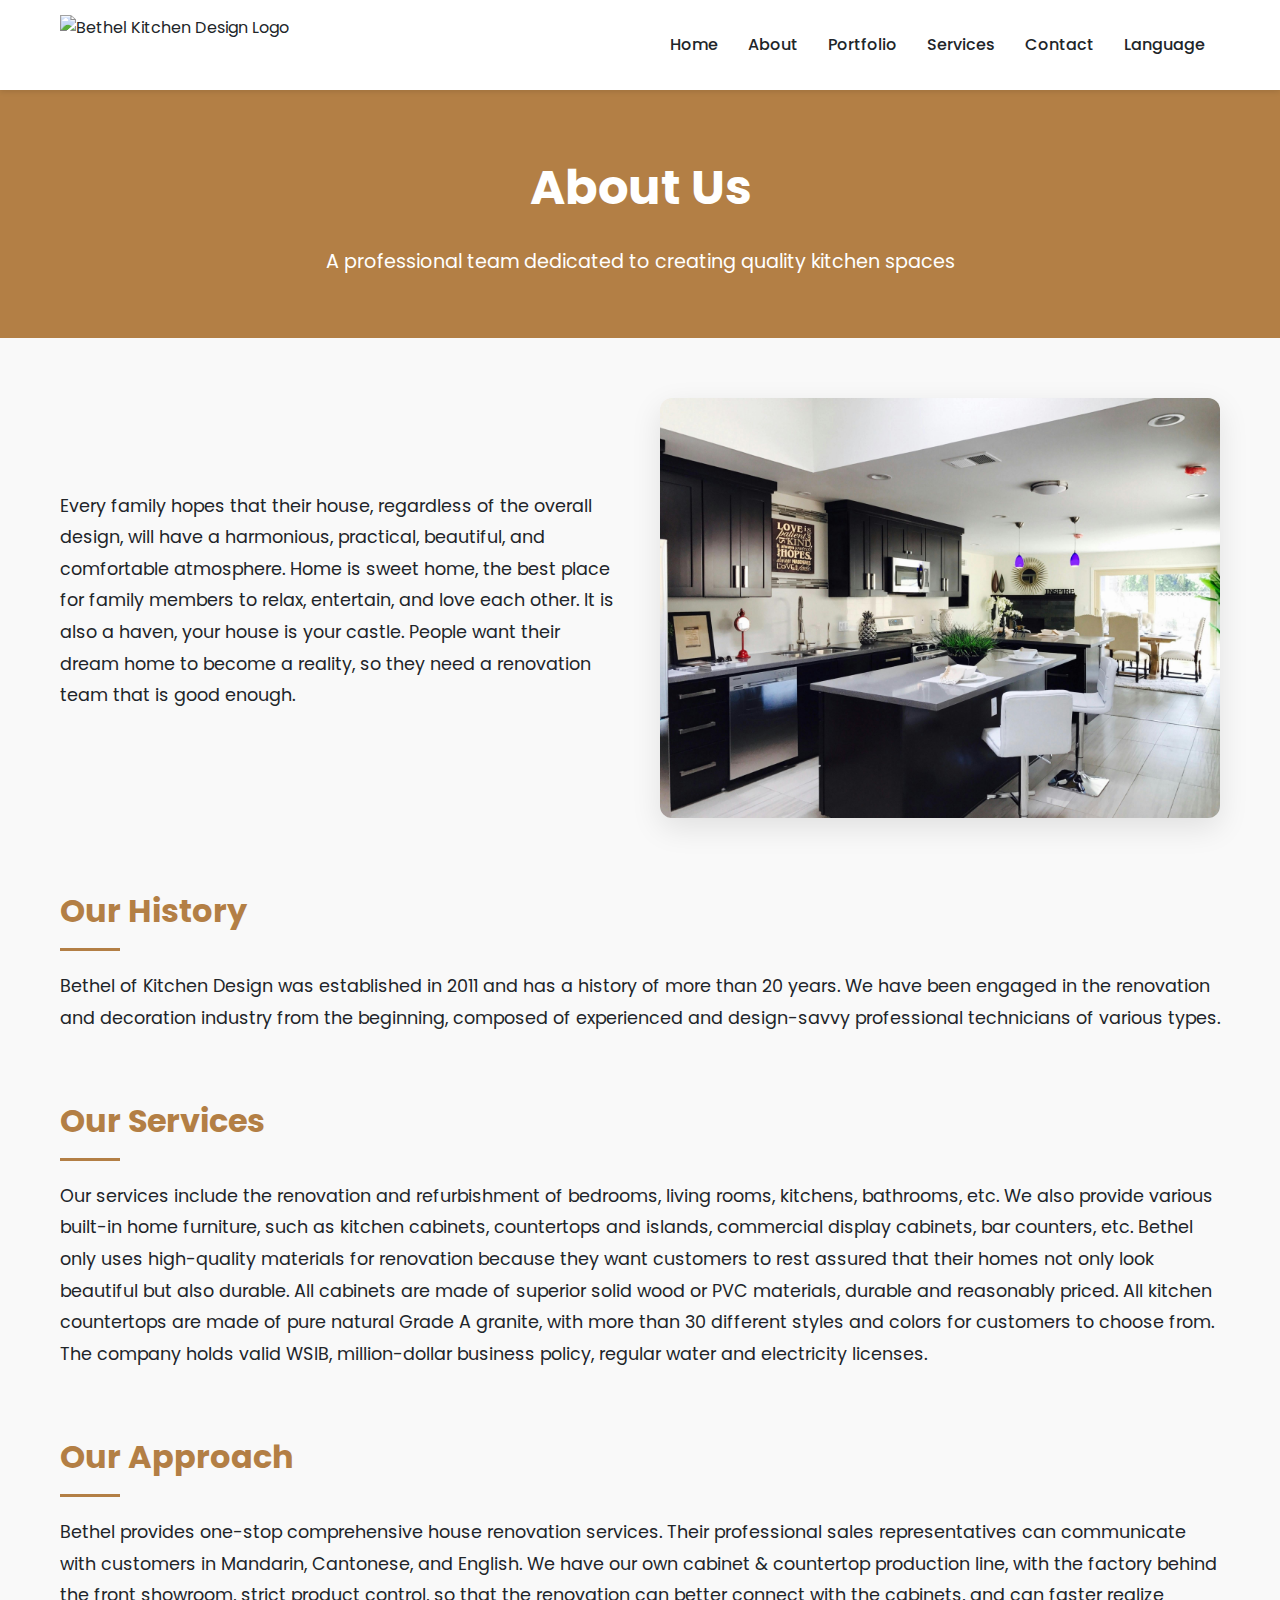
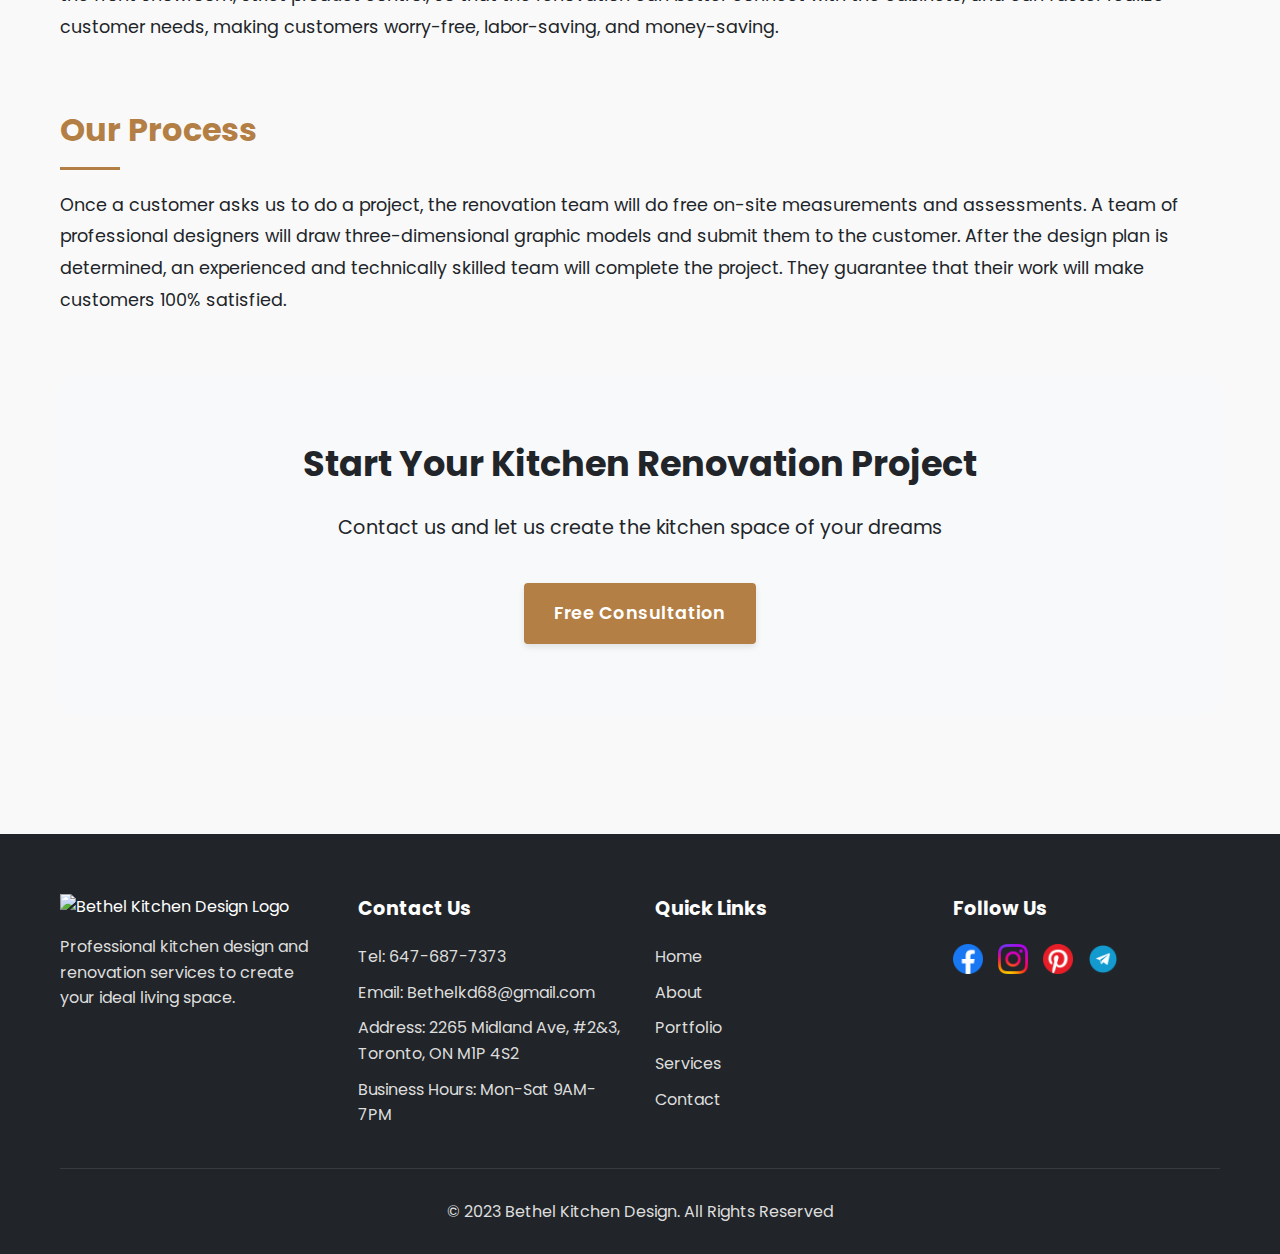
==== about.html @ c88ac437 "logo" ====
<!DOCTYPE html>
<html lang="en">
<head>
    <meta charset="UTF-8">
    <meta name="viewport" content="width=device-width, initial-scale=1.0">
    <title>About Us - Bethel Kitchen Design</title>
    <link rel="stylesheet" href="styles.css">
    <link rel="preconnect" href="https://fonts.googleapis.com">
    <link rel="preconnect" href="https://fonts.gstatic.com" crossorigin>
    <link href="https://fonts.googleapis.com/css2?family=Poppins:wght@300;400;500;600;700&display=swap" rel="stylesheet">
</head>
<body>
    <header>
        <div class="container">
            <div class="logo">
                <img src="images/logo/logo.png" alt="Bethel Kitchen Design Logo">
            </div>
            <nav>
                <ul>
                    <li><a href="index.html" data-lang="zh">首页</a><a href="index.html" data-lang="en">Home</a></li>
                    <li><a href="about.html" data-lang="zh">关于我们</a><a href="about.html" data-lang="en">About</a></li>
                    <li><a href="#" data-lang="zh">项目展示</a><a href="#" data-lang="en">Portfolio</a></li>
                    <li><a href="#" data-lang="zh">服务内容</a><a href="#" data-lang="en">Services</a></li>
                    <li><a href="contact.html" data-lang="zh">联系我们</a><a href="contact.html" data-lang="en">Contact</a></li>
                    <li class="dropdown">
                        <a href="#" data-lang="zh">语言</a>
                        <a href="#" data-lang="en">Language</a>
                        <div class="dropdown-content">
                            <a href="#" onclick="switchToLanguage('zh-CN')">中文</a>
                            <a href="#" onclick="switchToLanguage('en')">English</a>
                        </div>
                    </li>
                </ul>
            </nav>
        </div>
    </header>

    <section class="about-header">
        <div class="container">
            <h1 data-lang="zh">关于我们</h1>
            <h1 data-lang="en">About Us</h1>
            <p data-lang="zh">专注于打造优质厨房空间的专业团队</p>
            <p data-lang="en">A professional team dedicated to creating quality kitchen spaces</p>
        </div>
    </section>

    <section class="about-content">
        <div class="container">
            <div class="about-intro">
                <div class="about-text">
                    <p data-lang="zh">每个家庭都希望自己的房子，无论综合设计如何，都能拥有和谐、实用、美观、舒适的氛围。家是甜蜜的家，是家人放松、娱乐和相亲相爱的最佳场所。它也是一个避风港，你的房子就是你的城堡。人们希望自己的梦想家园成为现实，因此，他们需要一个足够优秀的装修团队。</p>
                    <p data-lang="en">Every family hopes that their house, regardless of the overall design, will have a harmonious, practical, beautiful, and comfortable atmosphere. Home is sweet home, the best place for family members to relax, entertain, and love each other. It is also a haven, your house is your castle. People want their dream home to become a reality, so they need a renovation team that is good enough.</p>
                </div>
                <div class="about-image">
                    <img src="images/portfolio/modern-kitchen.jpg" alt="Bethel Kitchen Design Team">
                </div>
            </div>

            <div class="about-history">
                <h2 data-lang="zh">我们的历史</h2>
                <h2 data-lang="en">Our History</h2>
                <p data-lang="zh">Bethel of Kitchen Design 成立于 2011 年，至今已有 20 多年的历史。我们从一开始就从事改造和装修行业，由经验丰富、精于设计的各类专业技术人员组成。</p>
                <p data-lang="en">Bethel of Kitchen Design was established in 2011 and has a history of more than 20 years. We have been engaged in the renovation and decoration industry from the beginning, composed of experienced and design-savvy professional technicians of various types.</p>
            </div>

            <div class="about-services">
                <h2 data-lang="zh">我们的服务</h2>
                <h2 data-lang="en">Our Services</h2>
                <p data-lang="zh">我们的服务包括卧室、客厅、厨房、浴室等的改造和翻新。我们还提供各种嵌入式家庭家具，如厨房橱柜、台面和岛、商业展示柜、酒吧柜台等。Bethel 只使用高质量的材料进行装修，因为他们希望客户能够放心，他们的家不仅看起来漂亮，而且还能经久耐用。所有的橱柜都由上等的实木或 PVC 材料制成，经久耐用，价格合理。所有厨房台面均由纯天然 A 级花岗岩制成，有 30 多种不同的款式和颜色供客户选择。公司持有有效的 WSIB、百万商业保单、正规水、电执照。</p>
                <p data-lang="en">Our services include the renovation and refurbishment of bedrooms, living rooms, kitchens, bathrooms, etc. We also provide various built-in home furniture, such as kitchen cabinets, countertops and islands, commercial display cabinets, bar counters, etc. Bethel only uses high-quality materials for renovation because they want customers to rest assured that their homes not only look beautiful but also durable. All cabinets are made of superior solid wood or PVC materials, durable and reasonably priced. All kitchen countertops are made of pure natural Grade A granite, with more than 30 different styles and colors for customers to choose from. The company holds valid WSIB, million-dollar business policy, regular water and electricity licenses.</p>
            </div>

            <div class="about-approach">
                <h2 data-lang="zh">我们的方法</h2>
                <h2 data-lang="en">Our Approach</h2>
                <p data-lang="zh">贝瑟尔提供一站式的房屋改造全方位服务。他们的专业销售代表可以用普通话、粤语和英语与客户交流。我们拥有自己的橱柜&台面生产线，前面的展厅后面就是工厂，严格的产品控制，使装修能与橱柜更好地衔接，并能更快地实现客户的需求，让客户省心、省力、省钱。</p>
                <p data-lang="en">Bethel provides one-stop comprehensive house renovation services. Their professional sales representatives can communicate with customers in Mandarin, Cantonese, and English. We have our own cabinet & countertop production line, with the factory behind the front showroom, strict product control, so that the renovation can better connect with the cabinets, and can faster realize customer needs, making customers worry-free, labor-saving, and money-saving.</p>
            </div>

            <div class="about-process">
                <h2 data-lang="zh">我们的流程</h2>
                <h2 data-lang="en">Our Process</h2>
                <p data-lang="zh">一旦客户请我们做项目，装修团队会在现场免费做测量和评估。专业设计师团队会绘制三维图形模型，提交给客户。确定设计方案后，经验丰富、技术娴熟的团队将完成项目。他们保证自己的工作能让客户 100% 满意。</p>
                <p data-lang="en">Once a customer asks us to do a project, the renovation team will do free on-site measurements and assessments. A team of professional designers will draw three-dimensional graphic models and submit them to the customer. After the design plan is determined, an experienced and technically skilled team will complete the project. They guarantee that their work will make customers 100% satisfied.</p>
            </div>

            <div class="about-cta">
                <h2 data-lang="zh">开始您的厨房改造项目</h2>
                <h2 data-lang="en">Start Your Kitchen Renovation Project</h2>
                <p data-lang="zh">联系我们，让我们为您打造梦想中的厨房空间</p>
                <p data-lang="en">Contact us and let us create the kitchen space of your dreams</p>
                <div class="cta-buttons">
                    <a href="contact.html" class="btn btn-large" data-lang="zh">免费咨询</a>
                    <a href="contact.html" class="btn btn-large" data-lang="en">Free Consultation</a>
                </div>
            </div>
        </div>
    </section>

    <footer>
        <div class="container">
            <div class="footer-grid">
                <div class="footer-info">
                    <img src="images/logo/logo.png" alt="Bethel Kitchen Design Logo">
                    <p data-lang="zh">专业厨房设计与装修服务，为您打造理想的生活空间。</p>
                    <p data-lang="en">Professional kitchen design and renovation services to create your ideal living space.</p>
                </div>
                <div class="footer-contact">
                    <h3 data-lang="zh">联系我们</h3>
                    <h3 data-lang="en">Contact Us</h3>
                    
                    <p data-lang="zh">电话: 647-687-7373</p>
                    <p data-lang="en">Tel: 647-687-7373</p>
                    
                    <p data-lang="zh">邮箱: Bethelkd68@gmail.com</p>
                    <p data-lang="en">Email: Bethelkd68@gmail.com</p>
                    
                    <p data-lang="zh">地址: 2265 Midland Ave, #2&3, Toronto, ON M1P 4S2</p>
                    <p data-lang="en">Address: 2265 Midland Ave, #2&3, Toronto, ON M1P 4S2</p>
                    
                    <p data-lang="zh">营业时间: 周一至周六 9AM-7PM</p>
                    <p data-lang="en">Business Hours: Mon-Sat 9AM-7PM</p>
                </div>
                <div class="footer-links">
                    <h3 data-lang="zh">快速链接</h3>
                    <h3 data-lang="en">Quick Links</h3>
                    
                    <ul>
                        <li><a href="index.html" data-lang="zh">首页</a><a href="index.html" data-lang="en">Home</a></li>
                        <li><a href="about.html" data-lang="zh">关于我们</a><a href="about.html" data-lang="en">About</a></li>
                        <li><a href="#" data-lang="zh">项目展示</a><a href="#" data-lang="en">Portfolio</a></li>
                        <li><a href="#" data-lang="zh">服务内容</a><a href="#" data-lang="en">Services</a></li>
                        <li><a href="contact.html" data-lang="zh">联系我们</a><a href="contact.html" data-lang="en">Contact</a></li>
                    </ul>
                </div>
                <div class="footer-social">
                    <h3 data-lang="zh">关注我们</h3>
                    <h3 data-lang="en">Follow Us</h3>
                    
                    <div class="social-icons">
                        <a href="#"><img src="images/icons/facebook.png" alt="Facebook" width="30"></a>
                        <a href="#"><img src="images/icons/instagram.png" alt="Instagram" width="30"></a>
                        <a href="#"><img src="images/icons/pinterest.png" alt="Pinterest" width="30"></a>
                        <a href="#"><img src="images/icons/houzz.png" alt="Houzz" width="30"></a>
                    </div>
                </div>
            </div>
            <div class="copyright">
                <p>&copy; 2023 Bethel Kitchen Design. <span data-lang="zh">保留所有权利</span><span data-lang="en">All Rights Reserved</span></p>
            </div>
        </div>
    </footer>

    <script>
        // 语言切换功能
        function switchToLanguage(lang) {
            document.documentElement.lang = lang;
            localStorage.setItem('language', lang);
        }
        
        // 页面加载时检查之前选择的语言
        document.addEventListener('DOMContentLoaded', function() {
            const savedLanguage = localStorage.getItem('language');
            if (savedLanguage) {
                document.documentElement.lang = savedLanguage;
            } else {
                // 如果没有保存的语言偏好，默认使用英文
                document.documentElement.lang = 'en';
            }
        });
    </script>
</body>
</html>
---- styles.css ----
/* 基础样式 */
:root {
    --primary-color: #333;
    --secondary-color: #b37f45;
    --light-color: #f8f9fa;
    --dark-color: #212529;
}

* {
    margin: 0;
    padding: 0;
    box-sizing: border-box;
}

body {
    font-family: 'Poppins', sans-serif;
    line-height: 1.6;
    color: var(--dark-color);
    background-color: #f9f9f9;
}

/* 语言切换功能 */
[data-lang] {
    display: none !important;
}

/* 默认显示英文（当html标签lang属性为en或未设置时） */
html:not([lang="zh-CN"]) [data-lang="en"] {
    display: block !important;
}

/* 当html标签lang属性为zh-CN时显示中文 */
html[lang="zh-CN"] [data-lang="zh"] {
    display: block !important;
}

/* 对于内联元素需特殊处理 */
a[data-lang], span[data-lang], button[data-lang], label[data-lang] {
    display: none !important;
}

html:not([lang="zh-CN"]) a[data-lang="en"],
html:not([lang="zh-CN"]) span[data-lang="en"],
html:not([lang="zh-CN"]) button[data-lang="en"],
html:not([lang="zh-CN"]) label[data-lang="en"] {
    display: inline-block !important;
}

html[lang="zh-CN"] a[data-lang="zh"],
html[lang="zh-CN"] span[data-lang="zh"],
html[lang="zh-CN"] button[data-lang="zh"],
html[lang="zh-CN"] label[data-lang="zh"] {
    display: inline-block !important;
}

/* 下拉菜单样式 */
.dropdown {
    position: relative;
    display: inline-block;
}

.dropdown-content {
    display: none;
    position: absolute;
    background-color: white;
    min-width: 120px;
    box-shadow: 0px 8px 16px 0px rgba(0,0,0,0.2);
    z-index: 1000;
    border-radius: 4px;
    overflow: hidden;
    right: 0;
    top: 100%;
}

.dropdown:hover .dropdown-content {
    display: block;
}

.dropdown-content a {
    color: var(--dark-color);
    padding: 12px 16px;
    text-decoration: none;
    display: block;
    text-align: left;
}

.dropdown-content a:hover {
    background-color: #f1f1f1;
    color: var(--secondary-color);
}

.container {
    width: 100%;
    max-width: 1200px;
    margin: 0 auto;
    padding: 0 20px;
}

/* 头部样式 */
header {
    background-color: white;
    box-shadow: 0 2px 5px rgba(0,0,0,0.1);
    padding: 15px 0;
    position: relative;
    z-index: 100;
}

header .container {
    display: flex;
    justify-content: space-between;
    align-items: center;
}

nav ul {
    list-style: none;
    display: flex;
    justify-content: flex-end;
}

nav ul li {
    margin: 0 15px;
}

nav ul li a {
    text-decoration: none;
    color: var(--dark-color);
    font-weight: 500;
    transition: color 0.3s;
}

nav ul li a:hover {
    color: var(--secondary-color);
}

.logo img {
    height: 60px;
    width: auto;
    display: block;
    margin-bottom: 0;
}

/* 按钮样式 */
.btn {
    display: inline-block;
    padding: 12px 24px;
    background-color: var(--secondary-color);
    color: white;
    text-decoration: none;
    border-radius: 4px;
    font-weight: 600;
    letter-spacing: 0.5px;
    text-align: center;
    transition: all 0.3s ease;
    border: 2px solid var(--secondary-color);
    box-shadow: 0 3px 6px rgba(0,0,0,0.1);
    min-width: 160px;
    margin: 10px 5px;
}

.btn:hover {
    background-color: #c29365;
    border-color: #c29365;
    transform: translateY(-2px);
    box-shadow: 0 5px 10px rgba(0,0,0,0.15);
}

.btn-secondary {
    background-color: transparent;
    color: var(--secondary-color);
}

.btn-secondary:hover {
    background-color: var(--secondary-color);
    color: white;
}

.btn-large {
    padding: 14px 28px;
    font-size: 1.1rem;
}

/* 页脚样式 */
footer {
    background-color: var(--dark-color);
    color: white;
    padding: 60px 0 30px;
    margin-top: 60px;
}

.footer-grid {
    display: grid;
    grid-template-columns: repeat(auto-fit, minmax(250px, 1fr));
    gap: 30px;
    margin-bottom: 30px;
}

.footer-info img {
    height: 50px;
    width: auto;
    margin-bottom: 15px;
}

.footer-info p, .footer-contact p {
    color: #ddd;
    margin-bottom: 10px;
}

.footer-contact h3, .footer-links h3, .footer-social h3 {
    color: white;
    margin-bottom: 20px;
    font-size: 1.2rem;
}

.footer-links ul {
    list-style: none;
}

.footer-links ul li {
    margin-bottom: 10px;
}

.footer-links ul li a {
    color: #ddd;
    text-decoration: none;
    transition: color 0.3s;
}

.footer-links ul li a:hover {
    color: var(--secondary-color);
}

.social-icons {
    display: flex;
    gap: 15px;
}

.copyright {
    border-top: 1px solid rgba(255,255,255,0.1);
    padding-top: 30px;
    text-align: center;
    color: #ddd;
}

/* 联系页面特定样式 */
.contact-header {
    background-color: var(--secondary-color);
    color: white;
    padding: 50px 0;
    text-align: center;
    position: relative;
    z-index: 10;
    overflow: hidden;
}

.contact-header:before {
    content: '';
    position: absolute;
    top: 0;
    left: 0;
    right: 0;
    bottom: 0;
    background: linear-gradient(135deg, rgba(179, 127, 69, 0.9) 0%, rgba(179, 127, 69, 0.7) 100%);
    z-index: 1;
}

.contact-header .container {
    position: relative;
    z-index: 2;
}

.contact-header h1 {
    font-size: 2.5rem;
    margin-bottom: 15px;
    position: relative;
}

.contact-header h1:after {
    content: '';
    display: block;
    width: 80px;
    height: 3px;
    background: white;
    margin: 15px auto 0;
}

.contact-header p {
    font-size: 1.1rem;
    max-width: 600px;
    margin: 0 auto;
}

.contact-main {
    margin: 60px auto;
    display: flex;
    flex-wrap: wrap;
    box-shadow: 0 10px 30px rgba(0,0,0,0.1);
    border-radius: 10px;
    overflow: hidden;
    background: white;
}

.contact-info-wrapper {
    flex: 1;
    min-width: 350px;
    padding: 40px;
    background-color: white;
}

.contact-info-title {
    font-size: 1.5rem;
    margin-bottom: 30px;
    color: var(--dark-color);
    position: relative;
    padding-bottom: 15px;
}

.contact-info-title:after {
    content: '';
    display: block;
    width: 50px;
    height: 3px;
    background: var(--secondary-color);
    position: absolute;
    bottom: 0;
    left: 0;
}

.contact-item {
    display: flex;
    margin-bottom: 25px;
    align-items: flex-start;
}

.contact-icon {
    font-size: 1.5rem;
    color: var(--secondary-color);
    margin-right: 15px;
    background-color: rgba(179, 127, 69, 0.1);
    width: 50px;
    height: 50px;
    display: flex;
    align-items: center;
    justify-content: center;
    border-radius: 50%;
    flex-shrink: 0;
}

.contact-details {
    flex: 1;
}

.contact-details h3 {
    font-size: 1.1rem;
    margin-bottom: 5px;
    color: var(--dark-color);
}

.contact-details p {
    color: #666;
    line-height: 1.5;
}

.map-wrapper {
    flex: 1;
    min-width: 350px;
    min-height: 450px;
}

.map-wrapper iframe {
    width: 100%;
    height: 100%;
    border: none;
    display: block;
}

/* 首页特定样式 */
.hero {
    background: linear-gradient(rgba(0, 0, 0, 0.5), rgba(0, 0, 0, 0.5)), 
                url('https://images.pexels.com/photos/1599791/pexels-photo-1599791.jpeg');
    background-size: cover;
    background-position: center;
    color: white;
    padding: 100px 0;
    text-align: center;
}

.hero h1 {
    font-size: 2.5rem;
    margin-bottom: 20px;
}

.hero p {
    font-size: 1.2rem;
    max-width: 700px;
    margin: 0 auto 30px;
}

.features {
    padding: 80px 0;
}

.section-title {
    text-align: center;
    margin-bottom: 50px;
}

.section-title h2 {
    font-size: 2rem;
    margin-bottom: 15px;
    color: var(--dark-color);
}

.section-title p {
    max-width: 700px;
    margin: 0 auto;
    color: #666;
}

.feature-grid {
    display: grid;
    grid-template-columns: repeat(3, 1fr);
    gap: 30px;
}

.feature {
    text-align: center;
    padding: 20px;
    background-color: white;
    border-radius: 8px;
    box-shadow: 0 5px 15px rgba(0,0,0,0.05);
    transition: transform 0.3s ease;
}

.feature:hover {
    transform: translateY(-5px);
}

.feature img {
    width: 100%;
    height: 250px;
    object-fit: cover;
    background-color: #e0e0e0;
    margin-bottom: 20px;
    border-radius: 8px;
}

.feature h3 {
    font-size: 1.3rem;
    margin-bottom: 15px;
    color: var(--dark-color);
}

/* 改进项目展示部分 */
.portfolio-preview {
    padding: 80px 0;
    background-color: var(--light-color);
    position: relative;
    overflow: hidden;
}

.portfolio-preview:before {
    content: '';
    position: absolute;
    top: 0;
    left: 0;
    width: 100%;
    height: 100%;
    background: linear-gradient(135deg, rgba(249, 249, 249, 0.8) 0%, rgba(249, 249, 249, 0.2) 100%);
    z-index: 1;
}

.portfolio-preview .container {
    position: relative;
    z-index: 2;
}

.portfolio-preview h2 {
    position: relative;
    display: inline-block;
    margin-bottom: 50px;
    font-size: 2.2rem;
    color: var(--dark-color);
    text-align: center;
    width: 100%;
}

.portfolio-preview h2:after {
    content: '';
    position: absolute;
    bottom: -15px;
    left: 50%;
    transform: translateX(-50%);
    width: 80px;
    height: 3px;
    background-color: var(--secondary-color);
}

.portfolio-grid {
    display: grid;
    grid-template-columns: repeat(2, 1fr);
    gap: 40px;
    margin-bottom: 40px;
}

.portfolio-item {
    background-color: white;
    border-radius: 12px;
    overflow: hidden;
    box-shadow: 0 10px 30px rgba(0,0,0,0.1);
    transition: all 0.4s ease;
    position: relative;
}

.portfolio-item:hover {
    transform: translateY(-10px);
    box-shadow: 0 15px 40px rgba(0,0,0,0.15);
}

.portfolio-item img {
    width: 100%;
    height: 300px;
    object-fit: cover;
    transition: transform 0.6s ease;
    display: block;
}

.portfolio-item:hover img {
    transform: scale(1.05);
}

.portfolio-item h3[data-lang] {
    display: none !important;
}

html:not([lang="zh-CN"]) .portfolio-item h3[data-lang="en"] {
    display: block !important;
}

html[lang="zh-CN"] .portfolio-item h3[data-lang="zh"] {
    display: block !important;
}

.portfolio-item .view-project {
    position: absolute;
    top: 20px;
    right: 20px;
    background-color: var(--secondary-color);
    color: white;
    border-radius: 50%;
    width: 40px;
    height: 40px;
    display: flex;
    align-items: center;
    justify-content: center;
    opacity: 0;
    transform: translateY(20px);
    transition: all 0.3s ease;
    box-shadow: 0 5px 15px rgba(179, 127, 69, 0.4);
    text-decoration: none;
    font-size: 20px;
}

.portfolio-item:hover .view-project {
    opacity: 1;
    transform: translateY(0);
}

/* 响应式调整 */
@media (max-width: 992px) {
    .portfolio-grid {
        grid-template-columns: repeat(2, 1fr);
    }
}

@media (max-width: 768px) {
    .portfolio-grid {
        grid-template-columns: 1fr;
    }
    
    .portfolio-item img {
        height: 250px;
    }
}

/* 响应式样式 */
@media (max-width: 768px) {
    header .container {
        flex-direction: column;
    }
    
    .logo {
        margin-bottom: 15px;
    }
    
    nav ul {
        flex-direction: column;
        align-items: center;
    }
    
    nav ul li {
        margin: 5px 0;
    }
    
    .hero {
        padding: 60px 0;
    }
    
    .hero h1 {
        font-size: 2rem;
    }
    
    .contact-header {
        padding: 40px 0;
    }
    
    .contact-header h1 {
        font-size: 2rem;
    }
    
    .contact-main {
        margin: 30px auto;
    }
    
    .map-wrapper {
        min-height: 300px;
    }
    
    .feature-grid {
        grid-template-columns: 1fr;
    }
}

/* 重新设计CTA部分 */
.cta {
    background: linear-gradient(rgba(0, 0, 0, 0.6), rgba(0, 0, 0, 0.6)), 
                url('images/backgrounds/cta-background.jpg');
    background-size: cover;
    background-position: center;
    color: white;
    padding: 80px 0;
    text-align: center;
    position: relative;
    box-shadow: inset 0 0 200px rgba(0, 0, 0, 0.5);
}

.cta:before {
    content: '';
    position: absolute;
    left: 0;
    top: 0;
    width: 100%;
    height: 100%;
    background: linear-gradient(135deg, rgba(179, 127, 69, 0.9) 0%, rgba(0, 0, 0, 0.8) 100%);
    opacity: 0.8;
    z-index: 1;
}

.cta .container {
    position: relative;
    z-index: 2;
    max-width: 800px;
}

.cta h2 {
    font-size: 2.8rem;
    margin-bottom: 30px;
    font-weight: 700;
    text-shadow: 0 2px 10px rgba(0, 0, 0, 0.3);
    line-height: 1.2;
}

.cta p {
    font-size: 1.3rem;
    max-width: 700px;
    margin: 0 auto 40px;
    line-height: 1.6;
}

.cta-highlight {
    display: block;
    font-size: 1.4rem;
    margin: 20px 0;
    color: #ffcc80;
    font-weight: 600;
}

.cta-benefits {
    display: flex;
    justify-content: center;
    margin-bottom: 30px;
    flex-wrap: wrap;
}

.cta-benefit {
    margin: 10px 20px;
    display: flex;
    align-items: center;
}

.cta-benefit-icon {
    margin-right: 10px;
    background-color: rgba(255, 255, 255, 0.2);
    width: 40px;
    height: 40px;
    border-radius: 50%;
    display: flex;
    align-items: center;
    justify-content: center;
    font-size: 20px;
}

.cta-buttons {
    display: flex;
    justify-content: center;
    flex-wrap: wrap;
    margin-top: 30px;
}

.cta .btn {
    font-size: 1.2rem;
    padding: 15px 35px;
    border-radius: 50px;
    margin: 10px 15px;
    min-width: 200px;
    text-transform: uppercase;
    letter-spacing: 1px;
    border-width: 3px;
    box-shadow: 0 10px 20px rgba(0, 0, 0, 0.2);
    transition: all 0.4s ease;
}

.cta .btn:hover {
    transform: translateY(-5px);
    box-shadow: 0 15px 30px rgba(0, 0, 0, 0.25);
}

.cta .phone-number {
    display: block;
    font-size: 2rem;
    font-weight: 700;
    color: white;
    margin: 30px 0;
    text-decoration: none;
    transition: all 0.3s;
}

.cta .phone-number:hover {
    color: var(--secondary-color);
    transform: scale(1.05);
}

.cta-buttons a[data-lang] {
    display: none !important;
}

html:not([lang="zh-CN"]) .cta-buttons a[data-lang="en"] {
    display: inline-block !important;
}

html[lang="zh-CN"] .cta-buttons a[data-lang="zh"] {
    display: inline-block !important;
}

@media (max-width: 768px) {
    .cta h2 {
        font-size: 2.2rem;
    }
    
    .cta p {
        font-size: 1.1rem;
    }
    
    .cta-benefit {
        margin: 10px;
    }
    
    .cta .phone-number {
        font-size: 1.8rem;
    }
}

/* 关于我们页面样式 */
.about-header {
    background-color: var(--secondary-color);
    color: white;
    padding: 60px 0;
    text-align: center;
    position: relative;
    z-index: 10;
}

.about-header h1 {
    font-size: 3rem;
    margin-bottom: 20px;
    font-weight: 700;
}

.about-header p {
    font-size: 1.2rem;
    max-width: 700px;
    margin: 0 auto;
}

.about-content {
    padding: 60px 0;
}

.about-intro {
    display: grid;
    grid-template-columns: 1fr 1fr;
    gap: 40px;
    margin-bottom: 60px;
    align-items: center;
}

.about-text p {
    margin-bottom: 20px;
    font-size: 1.1rem;
    line-height: 1.8;
}

.about-image img {
    width: 100%;
    border-radius: 12px;
    box-shadow: 0 10px 30px rgba(0,0,0,0.1);
}

.about-history, .about-services, .about-approach, .about-process {
    margin-bottom: 60px;
}

.about-history h2, .about-services h2, .about-approach h2, .about-process h2 {
    color: var(--secondary-color);
    margin-bottom: 20px;
    font-size: 2rem;
    position: relative;
    padding-bottom: 15px;
}

.about-history h2:after, .about-services h2:after, .about-approach h2:after, .about-process h2:after {
    content: '';
    position: absolute;
    bottom: 0;
    left: 0;
    width: 60px;
    height: 3px;
    background-color: var(--secondary-color);
}

.about-history p, .about-services p, .about-approach p, .about-process p {
    font-size: 1.1rem;
    line-height: 1.8;
    margin-bottom: 20px;
}

.about-cta {
    background-color: #f8f9fa;
    padding: 60px;
    border-radius: 12px;
    text-align: center;
    margin-top: 60px;
}

.about-cta h2 {
    color: var(--dark-color);
    margin-bottom: 20px;
    font-size: 2.2rem;
}

.about-cta p {
    font-size: 1.2rem;
    margin-bottom: 30px;
}

/* 响应式调整 */
@media (max-width: 992px) {
    .about-intro {
        grid-template-columns: 1fr;
    }
    
    .about-image {
        order: -1;
    }
    
    .about-cta {
        padding: 40px 20px;
    }
}

@media (max-width: 768px) {
    .about-header {
        padding: 40px 0;
    }
    
    .about-header h1 {
        font-size: 2.2rem;
    }
    
    .about-content {
        padding: 40px 0;
    }
    
    .about-history h2, .about-services h2, .about-approach h2, .about-process h2, .about-cta h2 {
        font-size: 1.8rem;
    }
}
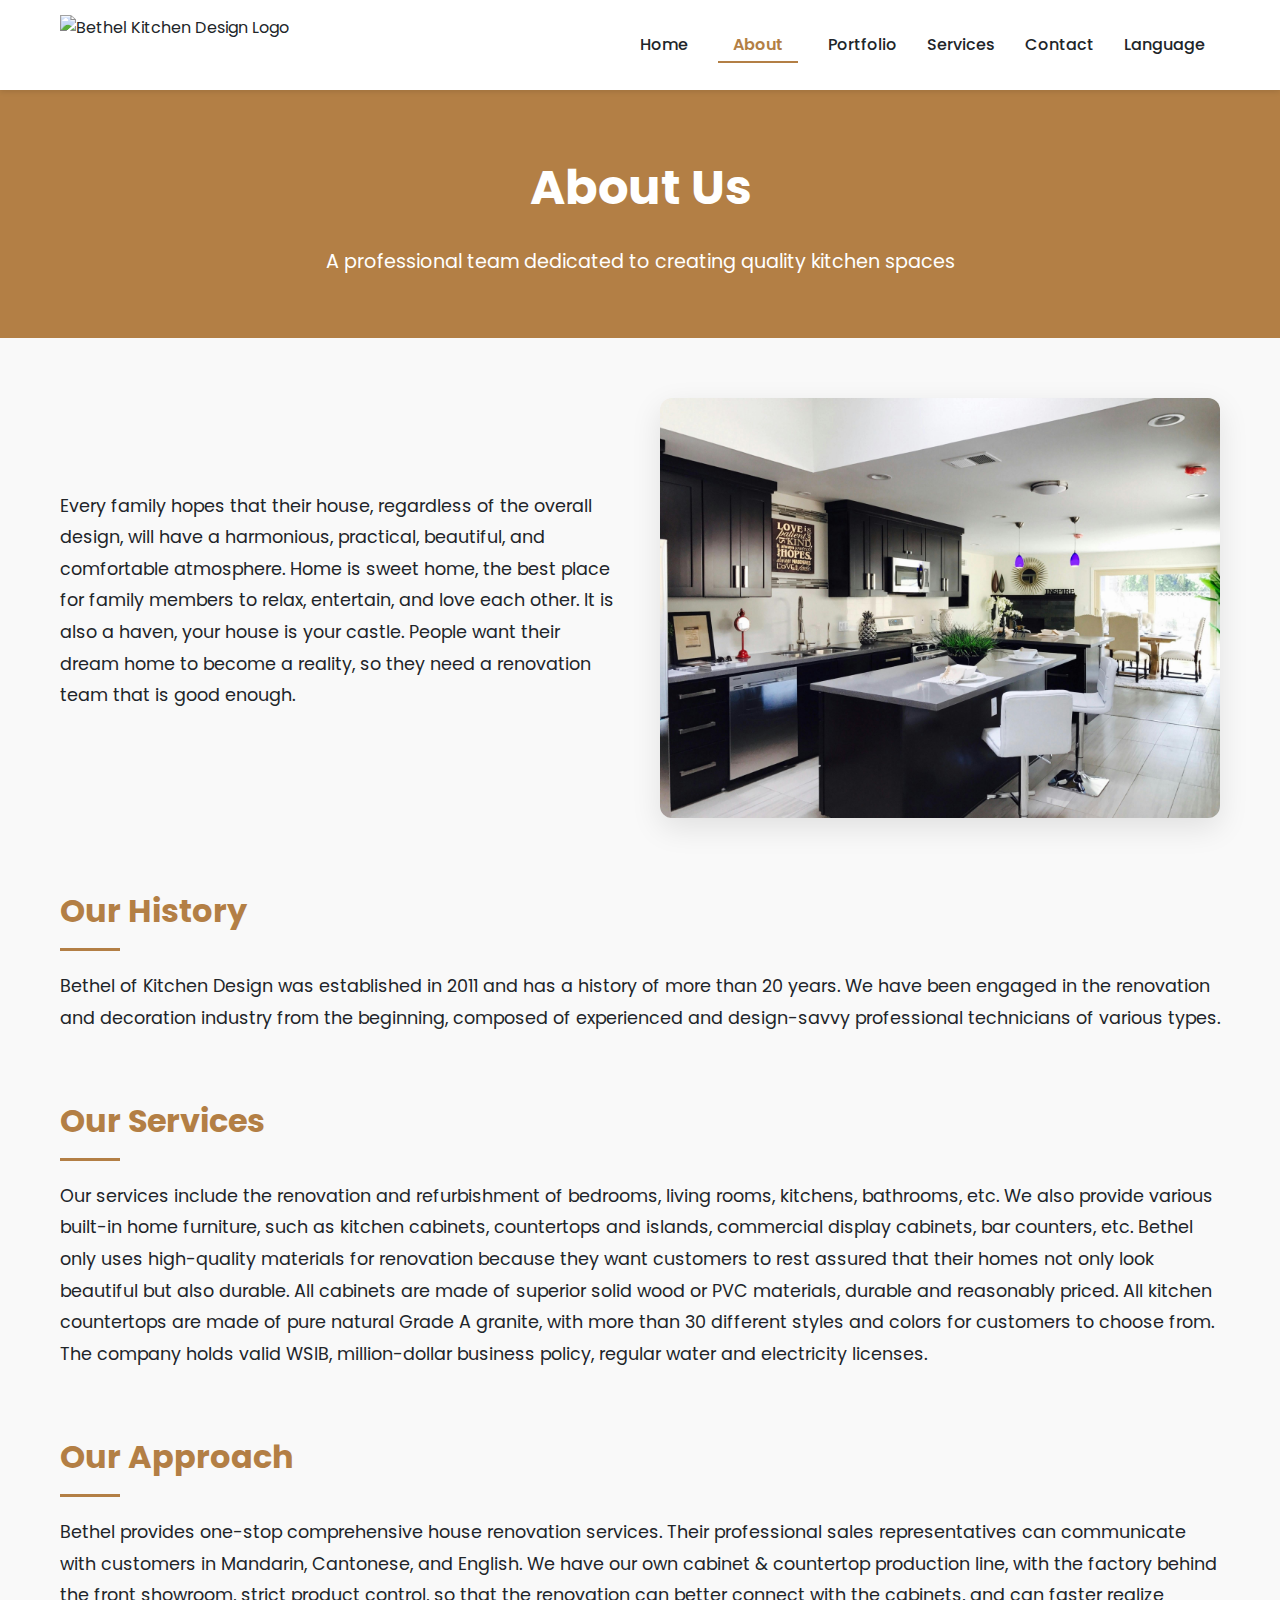
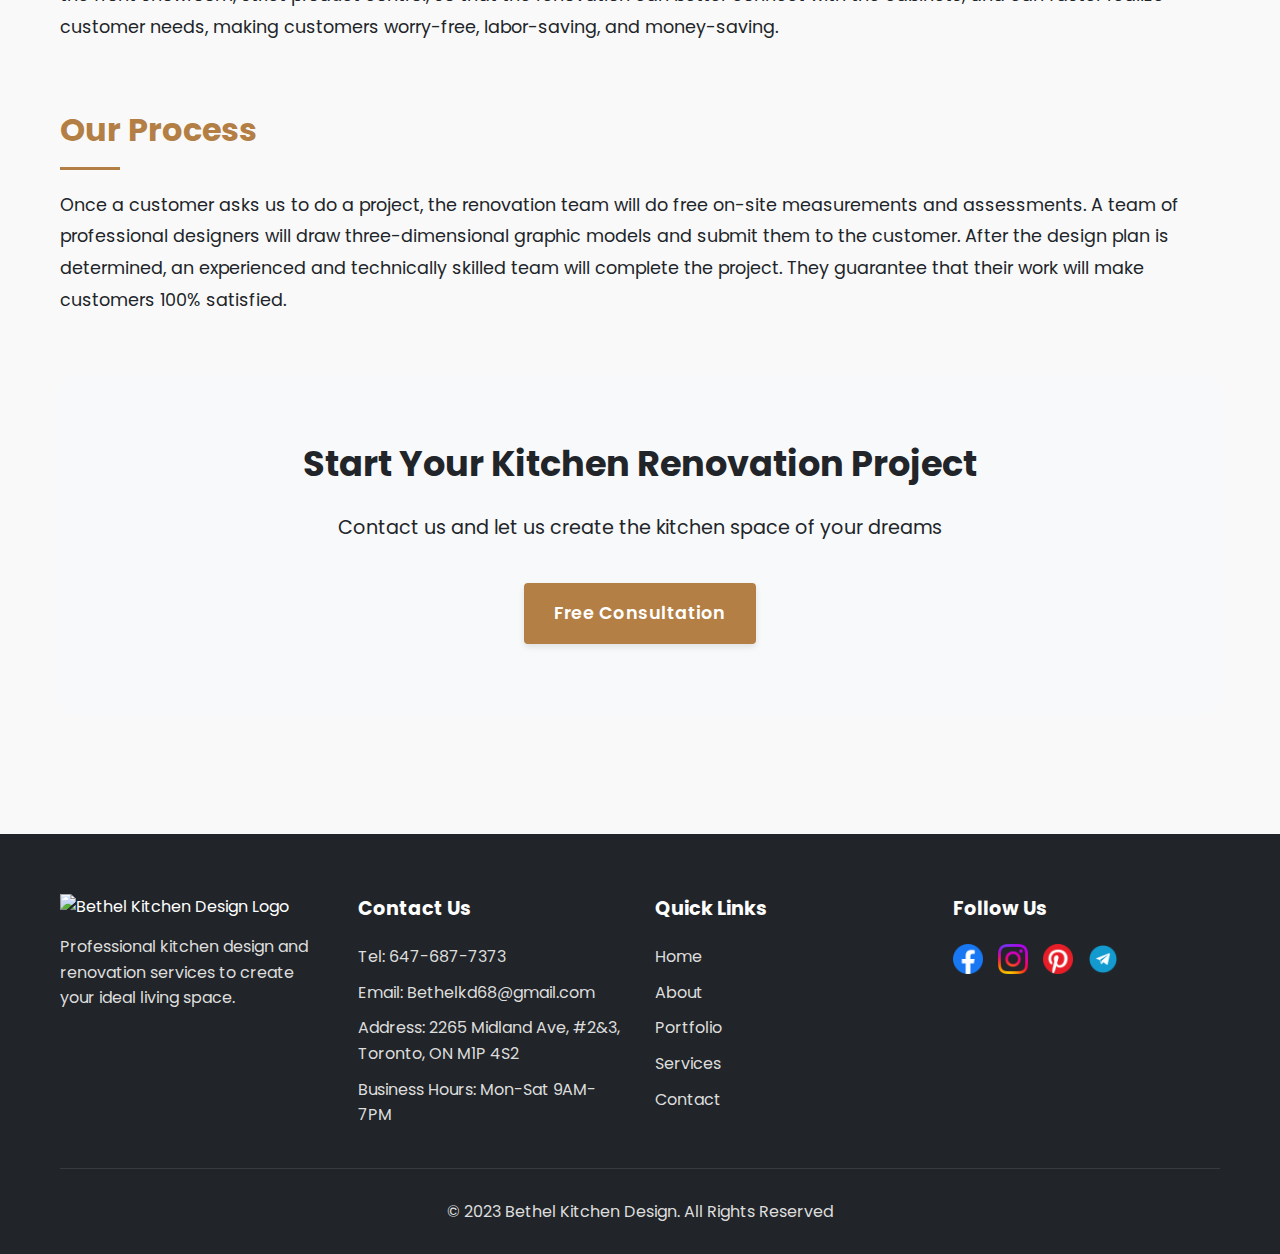
==== commit 2b707e00: "last ed" ====
--- a/about.html
+++ b/about.html
@@ -18,8 +18,8 @@
             <nav>
                 <ul>
                     <li><a href="index.html" data-lang="zh">首页</a><a href="index.html" data-lang="en">Home</a></li>
-                    <li><a href="about.html" data-lang="zh">关于我们</a><a href="about.html" data-lang="en">About</a></li>
-                    <li><a href="#" data-lang="zh">项目展示</a><a href="#" data-lang="en">Portfolio</a></li>
+                    <li class="current-page"><span data-lang="zh">关于我们</span><span data-lang="en">About</span></li>
+                    <li><a href="portfolio.html" data-lang="zh">项目展示</a><a href="portfolio.html" data-lang="en">Portfolio</a></li>
                     <li><a href="#" data-lang="zh">服务内容</a><a href="#" data-lang="en">Services</a></li>
                     <li><a href="contact.html" data-lang="zh">联系我们</a><a href="contact.html" data-lang="en">Contact</a></li>
                     <li class="dropdown">
@@ -128,7 +128,7 @@
                     <ul>
                         <li><a href="index.html" data-lang="zh">首页</a><a href="index.html" data-lang="en">Home</a></li>
                         <li><a href="about.html" data-lang="zh">关于我们</a><a href="about.html" data-lang="en">About</a></li>
-                        <li><a href="#" data-lang="zh">项目展示</a><a href="#" data-lang="en">Portfolio</a></li>
+                        <li><a href="portfolio.html" data-lang="zh">项目展示</a><a href="portfolio.html" data-lang="en">Portfolio</a></li>
                         <li><a href="#" data-lang="zh">服务内容</a><a href="#" data-lang="en">Services</a></li>
                         <li><a href="contact.html" data-lang="zh">联系我们</a><a href="contact.html" data-lang="en">Contact</a></li>
                     </ul>
--- a/styles.css
+++ b/styles.css
@@ -903,4 +903,370 @@
     .about-history h2, .about-services h2, .about-approach h2, .about-process h2, .about-cta h2 {
         font-size: 1.8rem;
     }
+}
+
+/* 当前页面指示器 */
+nav ul li.current-page {
+    color: var(--secondary-color);
+    font-weight: 600;
+    position: relative;
+}
+
+nav ul li.current-page:after {
+    content: '';
+    position: absolute;
+    bottom: -5px;
+    left: 0;
+    width: 100%;
+    height: 2px;
+    background-color: var(--secondary-color);
+}
+
+nav ul li.current-page span {
+    padding: 0 15px;
+    display: inline-block;
+}
+
+/* 项目展示页面样式 */
+.portfolio-header {
+    background-color: var(--secondary-color);
+    color: white;
+    padding: 60px 0;
+    text-align: center;
+    position: relative;
+    z-index: 10;
+}
+
+.portfolio-header h1 {
+    font-size: 3rem;
+    margin-bottom: 20px;
+    font-weight: 700;
+}
+
+.portfolio-header p {
+    font-size: 1.2rem;
+    max-width: 700px;
+    margin: 0 auto;
+}
+
+.portfolio-filter {
+    padding: 40px 0 20px;
+    text-align: center;
+}
+
+.filter-buttons {
+    display: inline-flex;
+    flex-wrap: wrap;
+    justify-content: center;
+    gap: 10px;
+    margin-bottom: 20px;
+}
+
+.filter-btn {
+    background: transparent;
+    border: 2px solid var(--secondary-color);
+    color: var(--secondary-color);
+    padding: 8px 16px;
+    border-radius: 30px;
+    cursor: pointer;
+    font-weight: 500;
+    transition: all 0.3s;
+}
+
+.filter-btn:hover, .filter-btn.active {
+    background-color: var(--secondary-color);
+    color: white;
+}
+
+.portfolio-gallery {
+    padding: 20px 0 60px;
+}
+
+.portfolio-grid {
+    display: grid;
+    grid-template-columns: repeat(auto-fill, minmax(350px, 1fr));
+    gap: 30px;
+}
+
+.portfolio-item {
+    position: relative;
+    border-radius: 8px;
+    overflow: hidden;
+    box-shadow: 0 5px 15px rgba(0,0,0,0.1);
+    transition: transform 0.3s;
+}
+
+.portfolio-item:hover {
+    transform: translateY(-10px);
+}
+
+.portfolio-item img {
+    width: 100%;
+    height: 300px;
+    object-fit: cover;
+    display: block;
+}
+
+.portfolio-overlay {
+    position: absolute;
+    bottom: 0;
+    left: 0;
+    right: 0;
+    background: linear-gradient(0deg, rgba(0,0,0,0.8) 0%, rgba(0,0,0,0) 100%);
+    color: white;
+    padding: 20px;
+    transform: translateY(20px);
+    opacity: 0;
+    transition: all 0.3s;
+}
+
+.portfolio-item:hover .portfolio-overlay {
+    transform: translateY(0);
+    opacity: 1;
+}
+
+.portfolio-overlay h3 {
+    margin-bottom: 5px;
+    font-size: 1.3rem;
+}
+
+.portfolio-overlay p {
+    margin-bottom: 10px;
+    font-size: 0.9rem;
+    opacity: 0.8;
+}
+
+.portfolio-link {
+    display: inline-block;
+    color: white;
+    text-decoration: none;
+    background-color: var(--secondary-color);
+    padding: 6px 12px;
+    border-radius: 4px;
+    font-size: 0.9rem;
+    transition: all 0.3s;
+}
+
+.portfolio-link:hover {
+    background-color: #c29365;
+}
+
+.portfolio-cta {
+    background-color: #f8f9fa;
+    padding: 60px 0;
+    text-align: center;
+    margin-top: 20px;
+}
+
+.portfolio-cta h2 {
+    color: var(--dark-color);
+    margin-bottom: 20px;
+    font-size: 2.2rem;
+}
+
+.portfolio-cta p {
+    font-size: 1.2rem;
+    margin-bottom: 30px;
+    max-width: 700px;
+    margin-left: auto;
+    margin-right: auto;
+}
+
+@media (max-width: 768px) {
+    .portfolio-header {
+        padding: 40px 0;
+    }
+    
+    .portfolio-header h1 {
+        font-size: 2.2rem;
+    }
+    
+    .portfolio-grid {
+        grid-template-columns: repeat(auto-fill, minmax(280px, 1fr));
+        gap: 20px;
+    }
+    
+    .portfolio-item img {
+        height: 250px;
+    }
+    
+    .portfolio-cta h2 {
+        font-size: 1.8rem;
+    }
+    
+    .portfolio-cta p {
+        font-size: 1.1rem;
+    }
+}
+
+/* 服务页面样式 */
+.services-header {
+    background-color: var(--secondary-color);
+    color: white;
+    padding: 60px 0;
+    text-align: center;
+    position: relative;
+}
+
+.services-header h1 {
+    font-size: 3rem;
+    margin-bottom: 20px;
+    font-weight: 700;
+}
+
+.services-header p {
+    font-size: 1.2rem;
+    max-width: 700px;
+    margin: 0 auto;
+}
+
+.services-content {
+    padding: 60px 0;
+}
+
+.services-grid {
+    display: grid;
+    grid-template-columns: 1fr;
+    gap: 40px;
+}
+
+.service-item {
+    display: grid;
+    grid-template-columns: 1fr 1fr;
+    gap: 30px;
+    align-items: center;
+    background-color: white;
+    border-radius: 10px;
+    overflow: hidden;
+    box-shadow: 0 5px 15px rgba(0,0,0,0.1);
+}
+
+.service-item:nth-child(even) {
+    direction: rtl;
+}
+
+.service-item:nth-child(even) .service-info {
+    direction: ltr;
+}
+
+.service-item img {
+    width: 100%;
+    height: 400px;
+    object-fit: cover;
+}
+
+.service-info {
+    padding: 30px;
+}
+
+.service-info h2 {
+    color: var(--secondary-color);
+    margin-bottom: 15px;
+    font-size: 2rem;
+}
+
+.service-info p {
+    margin-bottom: 20px;
+    line-height: 1.7;
+}
+
+.services-process {
+    background-color: #f8f9fa;
+    padding: 60px 0;
+}
+
+.services-process h2 {
+    text-align: center;
+    margin-bottom: 40px;
+    font-size: 2.2rem;
+}
+
+.process-steps {
+    display: grid;
+    grid-template-columns: repeat(4, 1fr);
+    gap: 20px;
+}
+
+.process-step {
+    background-color: white;
+    padding: 30px;
+    border-radius: 10px;
+    text-align: center;
+    box-shadow: 0 5px 15px rgba(0,0,0,0.05);
+    position: relative;
+}
+
+.step-number {
+    background-color: var(--secondary-color);
+    color: white;
+    width: 40px;
+    height: 40px;
+    border-radius: 50%;
+    display: flex;
+    align-items: center;
+    justify-content: center;
+    font-size: 1.2rem;
+    font-weight: bold;
+    margin: 0 auto 20px;
+}
+
+.process-step h3 {
+    margin-bottom: 15px;
+    color: var(--dark-color);
+}
+
+.services-cta {
+    background-color: var(--secondary-color);
+    color: white;
+    padding: 60px 0;
+    text-align: center;
+}
+
+.services-cta h2 {
+    font-size: 2.2rem;
+    margin-bottom: 20px;
+}
+
+.services-cta p {
+    font-size: 1.2rem;
+    margin-bottom: 30px;
+    max-width: 700px;
+    margin-left: auto;
+    margin-right: auto;
+}
+
+@media (max-width: 992px) {
+    .process-steps {
+        grid-template-columns: repeat(2, 1fr);
+    }
+}
+
+@media (max-width: 768px) {
+    .services-header {
+        padding: 40px 0;
+    }
+    
+    .services-header h1 {
+        font-size: 2.2rem;
+    }
+    
+    .service-item {
+        grid-template-columns: 1fr;
+    }
+    
+    .service-item:nth-child(even) {
+        direction: ltr;
+    }
+    
+    .service-item img {
+        height: 300px;
+    }
+    
+    .process-steps {
+        grid-template-columns: 1fr;
+    }
+    
+    .services-cta h2 {
+        font-size: 1.8rem;
+    }
 } 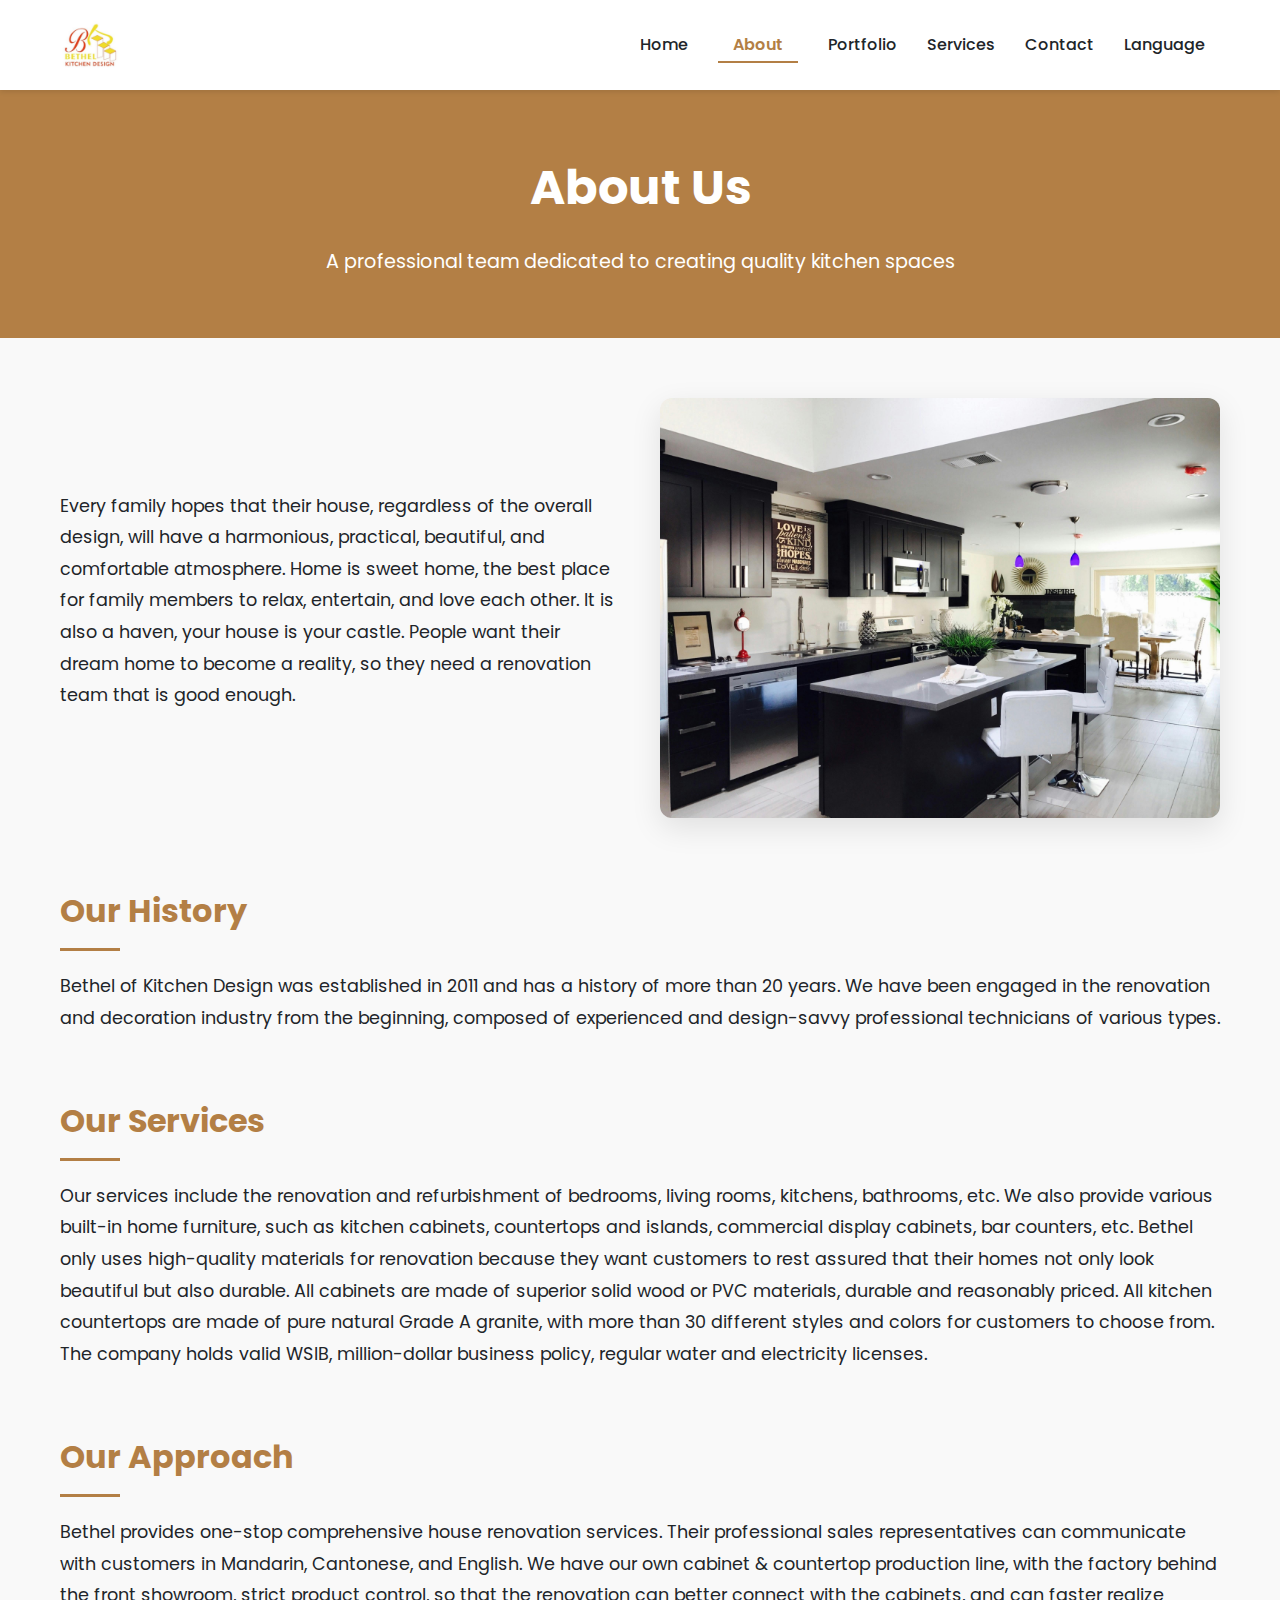
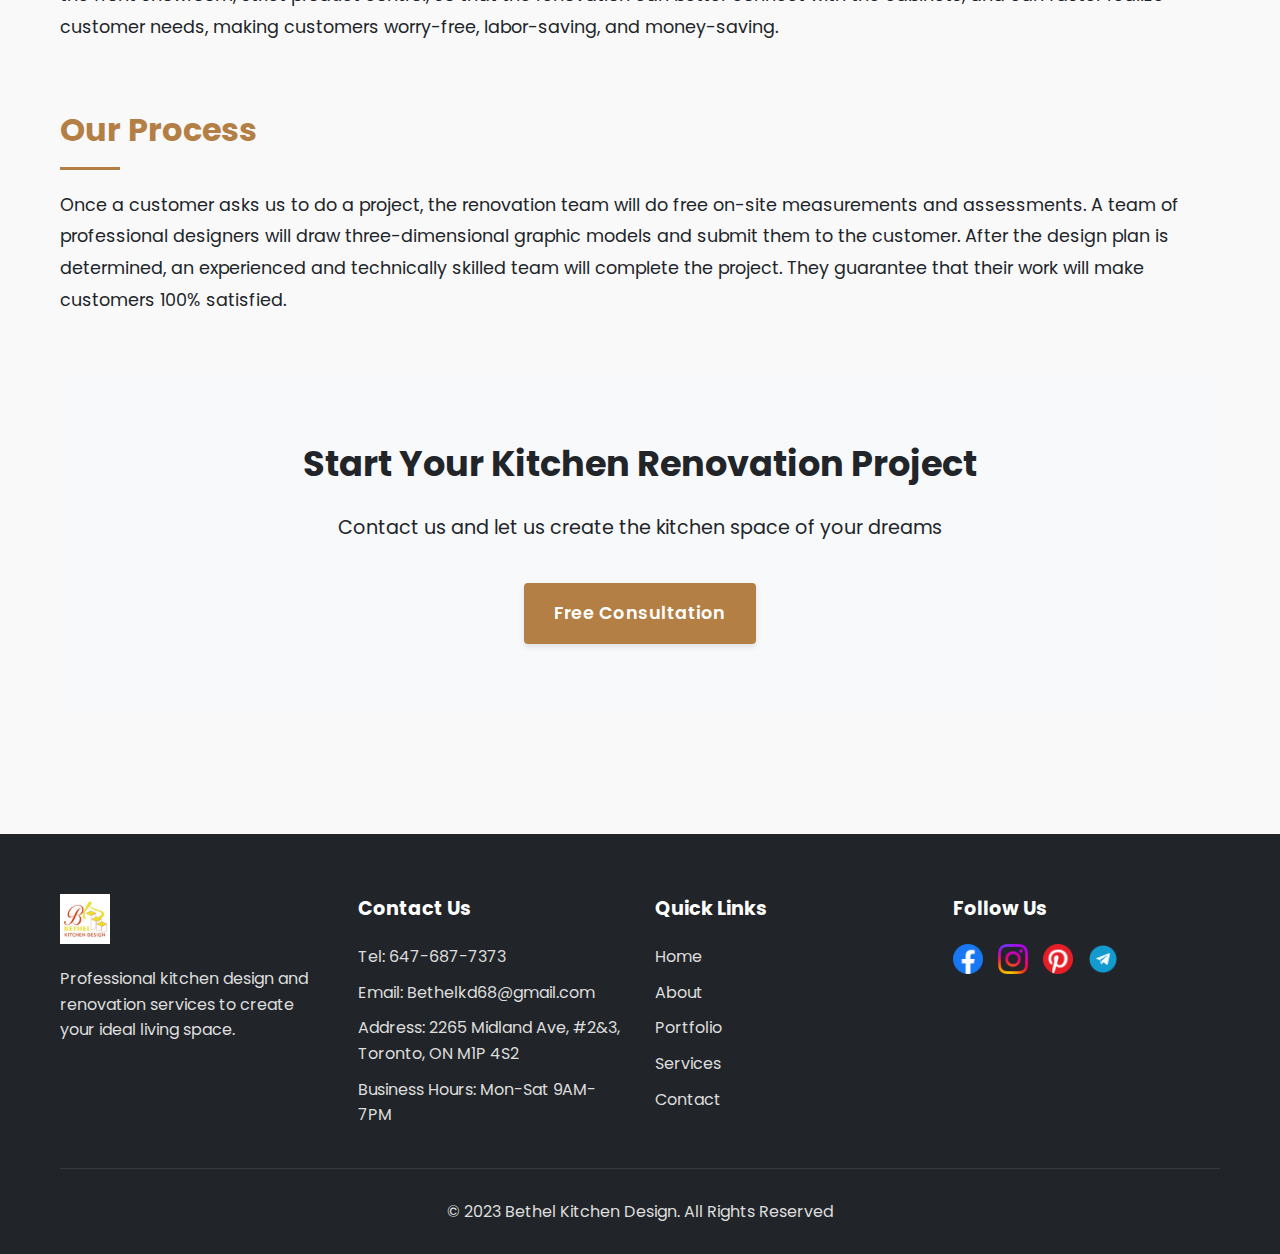
==== commit 4bb0ee50: "logo" ====
--- a/about.html
+++ b/about.html
@@ -3,7 +3,7 @@
 <head>
     <meta charset="UTF-8">
     <meta name="viewport" content="width=device-width, initial-scale=1.0">
-    <title>About Us - Bethel Kitchen Design</title>
+    <title>About - Bethel Kitchen Design</title>
     <link rel="stylesheet" href="styles.css">
     <link rel="preconnect" href="https://fonts.googleapis.com">
     <link rel="preconnect" href="https://fonts.gstatic.com" crossorigin>
@@ -13,7 +13,7 @@
     <header>
         <div class="container">
             <div class="logo">
-                <img src="images/logo/logo.png" alt="Bethel Kitchen Design Logo">
+                <img src="images/logo/Logo2.jpeg" alt="Bethel Kitchen Design Logo">
             </div>
             <nav>
                 <ul>
@@ -101,7 +101,7 @@
         <div class="container">
             <div class="footer-grid">
                 <div class="footer-info">
-                    <img src="images/logo/logo.png" alt="Bethel Kitchen Design Logo">
+                    <img src="images/logo/Logo2.jpeg" alt="Bethel Kitchen Design Logo">
                     <p data-lang="zh">专业厨房设计与装修服务，为您打造理想的生活空间。</p>
                     <p data-lang="en">Professional kitchen design and renovation services to create your ideal living space.</p>
                 </div>
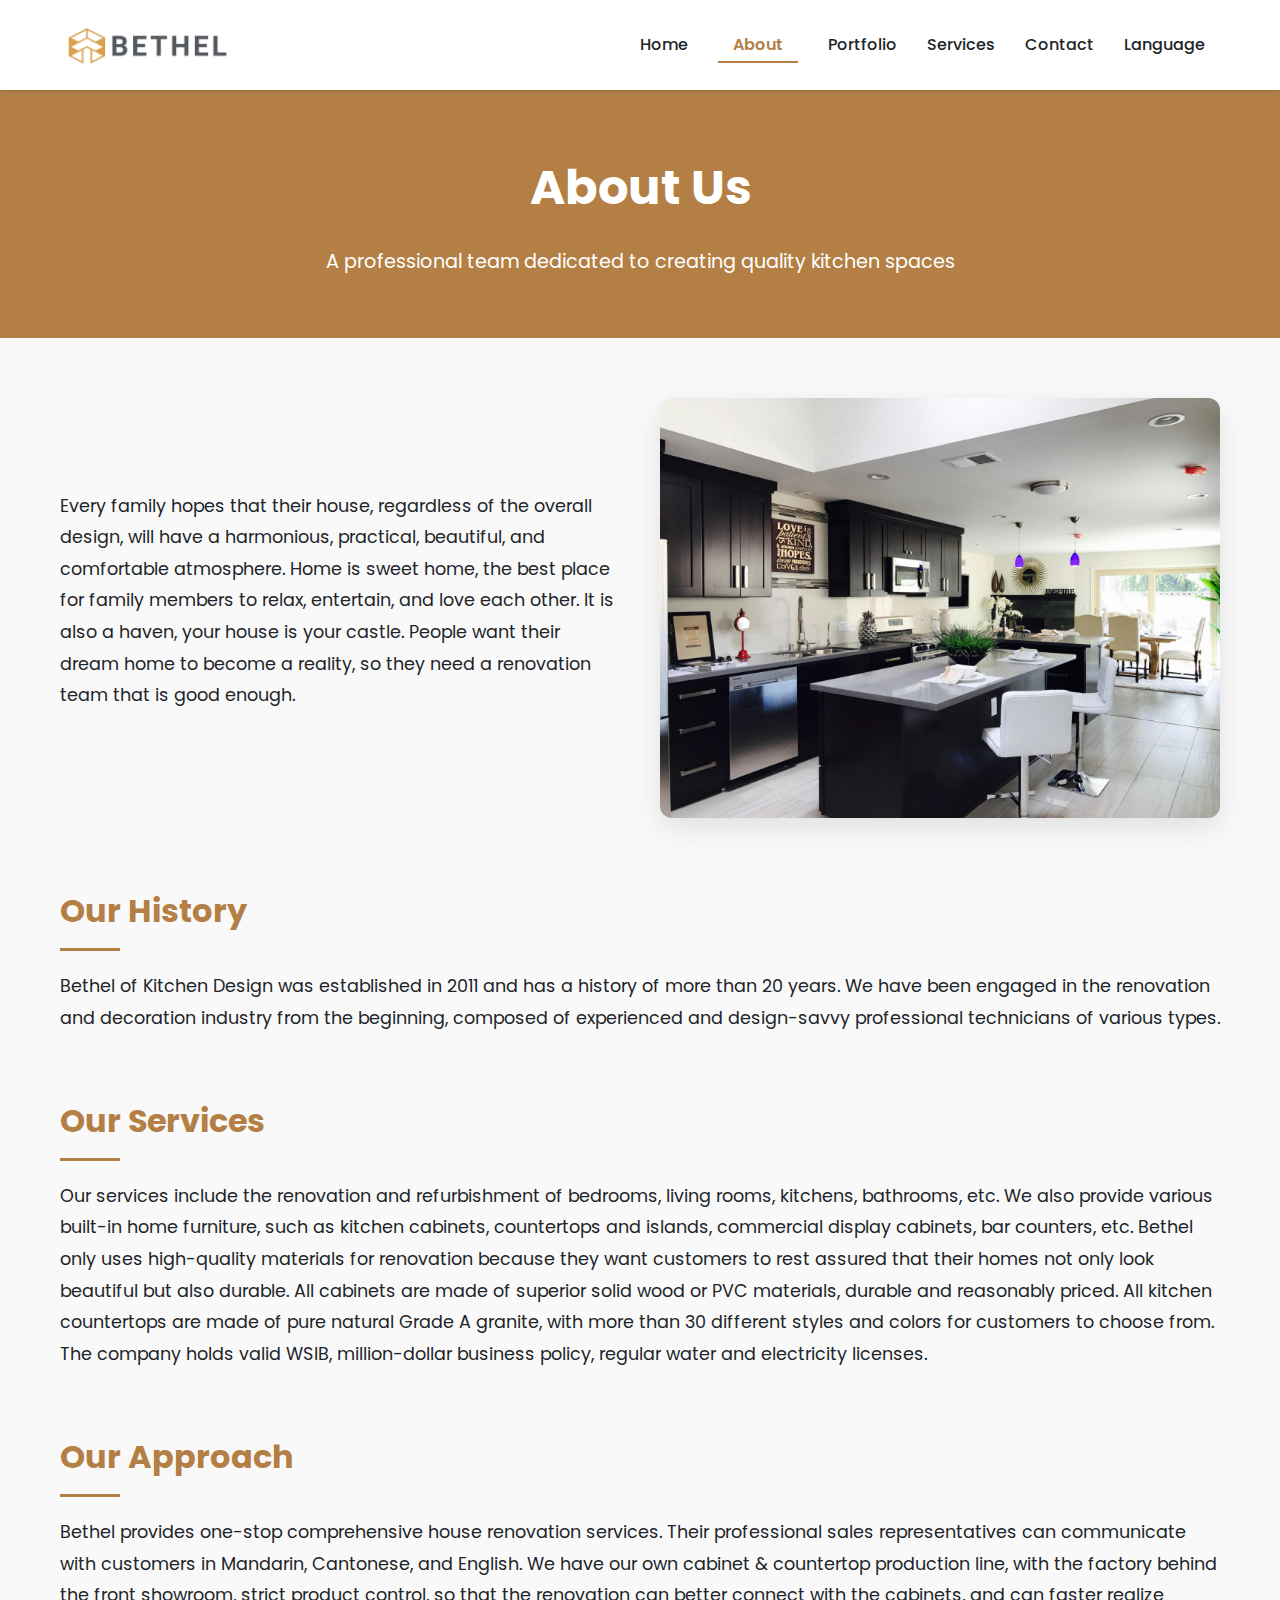
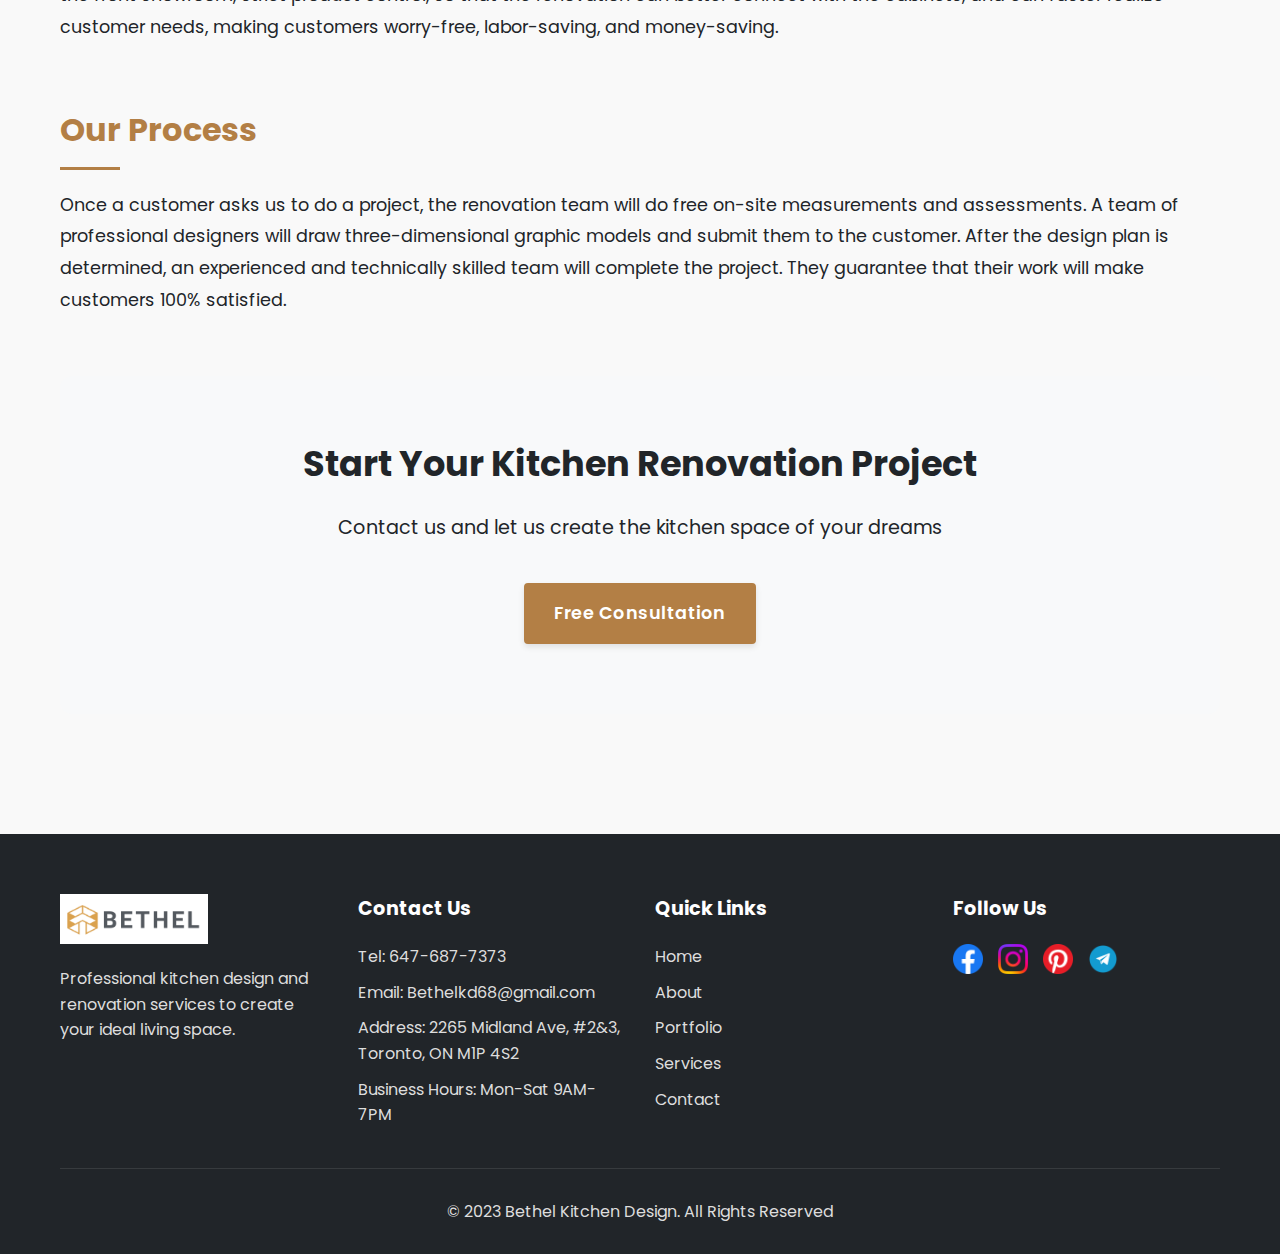
==== commit e3444625: "logo" ====
--- a/about.html
+++ b/about.html
@@ -13,14 +13,14 @@
     <header>
         <div class="container">
             <div class="logo">
-                <img src="images/logo/Logo2.jpeg" alt="Bethel Kitchen Design Logo">
+                <img src="images/logo/Logo.png" alt="Bethel Kitchen Design Logo">
             </div>
             <nav>
                 <ul>
                     <li><a href="index.html" data-lang="zh">首页</a><a href="index.html" data-lang="en">Home</a></li>
                     <li class="current-page"><span data-lang="zh">关于我们</span><span data-lang="en">About</span></li>
                     <li><a href="portfolio.html" data-lang="zh">项目展示</a><a href="portfolio.html" data-lang="en">Portfolio</a></li>
-                    <li><a href="#" data-lang="zh">服务内容</a><a href="#" data-lang="en">Services</a></li>
+                    <li><a href="services.html" data-lang="zh">服务内容</a><a href="services.html" data-lang="en">Services</a></li>
                     <li><a href="contact.html" data-lang="zh">联系我们</a><a href="contact.html" data-lang="en">Contact</a></li>
                     <li class="dropdown">
                         <a href="#" data-lang="zh">语言</a>
@@ -101,7 +101,7 @@
         <div class="container">
             <div class="footer-grid">
                 <div class="footer-info">
-                    <img src="images/logo/Logo2.jpeg" alt="Bethel Kitchen Design Logo">
+                    <img src="images/logo/Logo.png" alt="Bethel Kitchen Design Logo">
                     <p data-lang="zh">专业厨房设计与装修服务，为您打造理想的生活空间。</p>
                     <p data-lang="en">Professional kitchen design and renovation services to create your ideal living space.</p>
                 </div>
@@ -129,7 +129,7 @@
                         <li><a href="index.html" data-lang="zh">首页</a><a href="index.html" data-lang="en">Home</a></li>
                         <li><a href="about.html" data-lang="zh">关于我们</a><a href="about.html" data-lang="en">About</a></li>
                         <li><a href="portfolio.html" data-lang="zh">项目展示</a><a href="portfolio.html" data-lang="en">Portfolio</a></li>
-                        <li><a href="#" data-lang="zh">服务内容</a><a href="#" data-lang="en">Services</a></li>
+                        <li><a href="services.html" data-lang="zh">服务内容</a><a href="services.html" data-lang="en">Services</a></li>
                         <li><a href="contact.html" data-lang="zh">联系我们</a><a href="contact.html" data-lang="en">Contact</a></li>
                     </ul>
                 </div>
